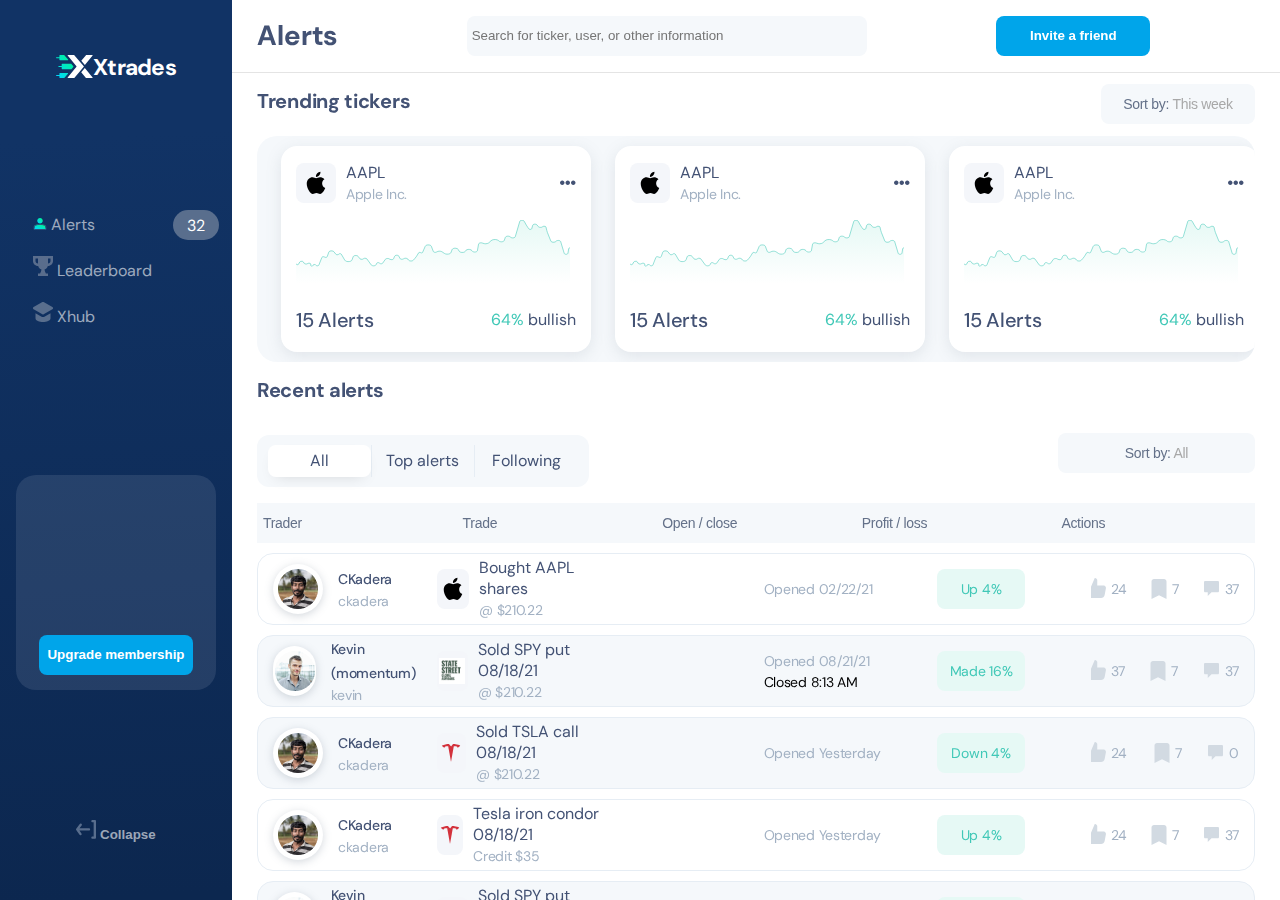
==== index.html @ 58a4ecdb "first version of the xtrades application" ====
<!DOCTYPE html>
<html lang="en">

<head>
  <meta charset="UTF-8">
  <meta http-equiv="X-UA-Compatible" content="IE=edge">
  <meta name="viewport" content="width=device-width, initial-scale=1.0">
  <title>Dashboard | Xtrades</title>
  <link rel="preconnect" href="https://fonts.gstatic.com">
  <link href="https://fonts.googleapis.com/css2?family=DM+Sans:wght@400;500;700&display=swap" rel="stylesheet">
  <link href="https://cdnjs.cloudflare.com/ajax/libs/font-awesome/5.7.2/css/all.min.css" rel="stylesheet">
  <link href="style.css" rel="stylesheet">
  <script src="index.js" defer></script>
</head>

<body>
  <div class="body-blackout"></div>
  <section id="xtrade-sidebar" class="sidebar">
    <div class="logo">
      <img src="assets/Group 882.svg" alt="logo"> Xtrades
    </div>
    <ul class="nav-links">
      <li><a class="nav-buttons" href="#"> <img src="assets/Group 7137.svg" alt="icon"> Alerts</a><span
          class="alert-no">32</span></li>
      <li><a class="nav-buttons" href="#"><img src="assets/trophy.svg" alt="icon"> Leaderboard</a></li>
      <li><a class="nav-buttons" href="#"><img src="assets/hat-3 1.svg" alt="icon"> Xhub</a></li>
    </ul>
    <div class="middle-button">
      <button>Upgrade membership</button>
    </div>
    <button id="collapseButton" class="collapse-button"><img src="assets/Collapse.svg" alt="icon"> Collapse</button>
  </section>
  <section class="alerts-section">
    <nav>
      <h1>Alerts</h1>
      <div>
        <input type="search" name="xtrades-search" aria-label="Search for tickers"
          placeholder="Search for ticker, user, or other information">
      </div>

      <button>Invite a friend</button>
      <div class="user-actions">
        <a class="user-action-button"></a>
        <a class="user-action-button"></a>
        <a class="user-action-button"></a>
        <a class="user-profile-button"></a>
      </div>
    </nav>
    <section class="trending-tickers">
      <header>
        <h2 class="button-header">Trending tickers</h2>
        <button class="dropdown">Sort by: <span>This week</span></button>
      </header>
      <div class="tickers">
        <div class="ticker-content">
          <header>
            <div class="wrapper">
              <div class="company-logo">
                <img src="assets/Vector.svg" />
              </div>
              <p class="heading">AAPL <br /> <span>Apple Inc.</span></p>
            </div>
            <div>
              <i class="fas fa-ellipsis-h"></i>
            </div>
          </header>
          <section class="graph">
            <img src="assets/Path.svg" alt="Graph of AAPL">
          </section>
          <footer>
            <p class="amount-alerts">15 Alerts</p>
            <p><span>64%</span> bullish</p>
          </footer>
        </div>
        <div class="ticker-content">
          <header>
            <div class="wrapper">
              <div class="company-logo">
                <img src="assets/Vector.svg" />
              </div>
              <p class="heading">AAPL <br /> <span>Apple Inc.</span></p>
            </div>
            <div>
              <i class="fas fa-ellipsis-h"></i>
            </div>
          </header>
          <section class="graph">
            <img src="assets/Path.svg" alt="Graph of AAPL">
          </section>
          <footer>
            <p class="amount-alerts">15 Alerts</p>
            <p><span>64%</span> bullish</p>
          </footer>
        </div>
        <div class="ticker-content">
          <header>
            <div class="wrapper">
              <div class="company-logo">
                <img src="assets/Vector.svg" />
              </div>
              <p class="heading">AAPL <br /> <span>Apple Inc.</span></p>
            </div>
            <div>
              <i class="fas fa-ellipsis-h"></i>
            </div>
          </header>
          <section class="graph">
            <img src="assets/Path.svg" alt="Graph of AAPL">
          </section>
          <footer>
            <p class="amount-alerts">15 Alerts</p>
            <p><span>64%</span> bullish</p>
          </footer>
        </div>
        <div class="ticker-content">
          <header>
            <div class="wrapper">
              <div class="company-logo">
                <img src="assets/Vector.svg" />
              </div>
              <p class="heading">AAPL <br /> <span>Apple Inc.</span></p>
            </div>
            <div>
              <i class="fas fa-ellipsis-h"></i>
            </div>
          </header>
          <section class="graph">
            <img src="assets/Path.svg" alt="Graph of AAPL">
          </section>
          <footer>
            <p class="amount-alerts">15 Alerts</p>
            <p><span>64%</span> bullish</p>
          </footer>
        </div>
        <div class="ticker-content">
          <header>
            <div class="wrapper">
              <div class="company-logo">
                <img src="assets/Vector.svg" />
              </div>
              <p class="heading">AAPL <br /> <span>Apple Inc.</span></p>
            </div>
            <div>
              <i class="fas fa-ellipsis-h"></i>
            </div>
          </header>
          <section class="graph">
            <img src="assets/Path.svg" alt="Graph of AAPL">
          </section>
          <footer>
            <p class="amount-alerts">15 Alerts</p>
            <p><span>64%</span> bullish</p>
          </footer>
        </div>
      </div>
    </section>
    <section class="recent-alerts">
      <header>
        <h2>Recent alerts</h2>
        <div class="recent-alerts-header">
          <ul class="alert-type-select">
            <li>
              <div class="selected">All</div>
            </li>
            <li>Top alerts</li>
            <li>Following</li>
          </ul>
          <button class="dropdown">Sort by: <span>All</span></button>
        </div>
      </header>
      <section class="trader-activity">
        <div class="trader-nav">
          <button class="dropdown trader-alerts-nav">Trader</button>
          <button class="dropdown trader-alerts-nav">Trade</button>
          <button class="dropdown trader-alerts-nav strategy-type">Strategy type</button>
          <button class="dropdown trader-alerts-nav">Open / close</button>
          <button class="dropdown trader-alerts-nav">Profit / loss</button>
          <button class="dropdown trader-alerts-nav">Actions</button>
        </div>
        <!-- To view how the alerts should look like -->
        <div id="trade-alerts">
          <div class="alert-content">
            <div class="alert-div">
              <div class="user-info">
                <div class="profile-pic">
                  <img src="assets/Ellipse 7.png" />
                </div>
                <div>
                  <h4>Xtrades Option Guru</h4>
                  <p>@Options0805</p>
                </div>
              </div>
            </div>
            <div class="alert-div">
              <div class="wrapper">
                <div class="company-logo">
                  <img src="assets/Vector.svg" />
                </div>
                <p class="heading">Bought AAPL shares <br /> <span>@ $210.22</span></p>
              </div>
            </div>
            <div class="alert-div">
              <div class="trade-style-row">
                <div class="trade-style-detail">Momentum</div>
                <div class="trade-style-detail">Lotto</div>
                <div class="trade-style-detail">+7</div>
              </div>
            </div>
            <div class="alert-div">
              <div>
                <span>Opened 02/22/21</span>
              </div>
            </div>
            <div class="alert-div">
              <div class="gain-loss">Up 4%</div>
            </div>
            <div class="alert-div">
              <div class="action-buttons">
                <div><img src="assets/Like-2.svg" /><span>24</span></div>
                <div><img src="assets/Bookmark.svg" /><span>7</span></div>
                <div><img src="assets/Comment-1.svg" /><span>37</span></div>
              </div>
            </div>
          </div>
          <button type="button" class="popup-trigger" data-popup-trigger="one">
            Popup Trigger One
          </button>
          <div class="popup-modal" data-popup-modal="one">
            <i class="fas fa-2x fa-times popup-modal__close"></i>
            <section class="modal-sidebar">
              <nav>
                <div class="profile-pic">
                  <img src="assets/Ellipse 7.png" />
                </div>
                <div>
                  <h4>Xtrades Option Guru</h4>
                  <p>@Options0805</p>
                </div>
                <button class="follow-button">Follow</button>
              </nav>
              <div class="modal-section trader-details">
                <p>Trader's stats</p>
                <div class="trade-stats">
                  <p>74<br /> <span>Rank</span></p>
                  <p>88% <br /><span>Win Rate</span></p>
                  <p>9%<br /> <span>Avg. gain</span></p>
                  <p>18m <br /><span>Avg. trade time</span></p>
                </div>
              </div>
              <div class="modal-section trader-style">
                <p>Trader's style</p>
                <div class="trade-style-row">
                  <div class="trade-style-detail">Swing</div>
                  <div class="trade-style-detail">Lotto</div>
                  <div class="trade-style-detail">Risky</div>
                  <div class="trade-style-detail">Day</div>
                  <div class="trade-style-detail">Penny stocks</div>
                  <div class="trade-style-detail">Technicals</div>
                  <div class="trade-style-detail">Buy & hold</div>
                  <div class="trade-style-detail">Momentum</div>
                </div>
              </div>
              <div class="modal-section other-alerts">
                <p>Trader's other alerts</p>
                <div class="alert-buttons">
                  <div class="wrapper">
                    <div class="company-logo">
                      <img src="assets/Vector.svg" />
                    </div>
                    <p class="heading">Bought AAPL shares <br /> <span>@ $210.22</span></p>
                  </div>
                  <div class="time-executed">Today, 6:53 PM</div>
                </div>
                <div class="alert-buttons">
                  <div class="wrapper">
                    <div class="company-logo">
                      <img src="assets/image 81.svg" />
                    </div>
                    <p class="heading">Sold SPY put 08/18/21 <br /> <span>@ $210.22</span></p>
                  </div>
                  <div class="time-executed">Yesterday, 6:53 PM</div>
                </div>
                <div class="alert-buttons">
                  <div class="wrapper">
                    <div class="company-logo">
                      <img src="assets/Tesla.svg" />
                    </div>
                    <p class="heading">Bought TSLA call 08/18/21 <br /> <span>@ $210.22</span></p>
                  </div>
                  <div class="time-executed">Today, 6:53 PM</div>
                </div>
              </div>
            </section>
            <section class="modal-content">
              <header>
                <div class="alert-content-detail">
                  <div class="company-logo">
                    <img src="assets/image 81.svg" />
                  </div>
                  <p class="heading">Sold SPY put 08/18/21 <br /> <span>@ $210.22</span></p>
                </div>
                <div class="time-executed">6:53 PM</div>
                <div class="gain-loss">Up 4%</div>
                <div class="action-buttons">
                  <div><img src="assets/Like-2.svg" /><span>24</span></div>
                  <div><img src="assets/Bookmark.svg" /><span>7</span></div>
                  <div><img src="assets/Comment-1.svg" /><span>37</span></div>
                </div>
                <button>Give a tip</button>
              </header>
              <div class="modal-main-section">
                <h1>SPY entry at old support</h1>
                <button class="dropdown">Momentum</button>
                <button class="dropdown">Lotto</button>
                <button class="dropdown">Technicals</button>
                <p>
                  More of the same. Thursdays. Look at how we've been doing on Thursdays lately (chart below). We get a
                  pullback
                  then a rise. The one hour chart always gets to a bottom point and we rise from there. Let's see how
                  the
                  day
                  goes from here. This SPY 417.6ish line is old support and resistance, showing us how unstable we are
                  at
                  this
                  point.
                </p>
                <p>
                  On a possible rise we need to keep an eye on is EOG. 86.6 is the breakout point. However 85.5 is where
                  it's
                  currently struggling. It was upgraded this morning and increased PT.
                </p>
                <p>
                  Please don't look at meme plays where they could have doubled your accounts if you'd only played them
                  larger.
                  They can also destroy your account in a flash. Play wisely. Know your limits. Trading is NOT a tool to
                  make
                  you rich overnight. It's a process. A mind set.
                </p>
                <div class="graph">
                  <img src="assets/Path.svg" alt="Picture of example graph" />
                </div>
                <div class="comments">
                  <div class="comment-section">
                    <div class="profile-pic">
                      <img src="assets/Ellipse 7.png" />
                    </div>
                    <div class="comment-content">
                      <p>Lysander <span>Yesterday at 10:18am</span></p>
                      <p class="normal-text">SPY can have my kidney if breaks 421.90, but I'm not seeing the volume.
                        Maybe
                        people waiting until 2pm?</p>
                    </div>
                  </div>
                  <div class="comment-section">
                    <div class="profile-pic">
                      <img src="assets/Ellipse 7.png" />
                    </div>
                    <div class="comment-content">
                      <p>Lysander <span>Yesterday at 10:18am</span></p>
                      <p class="normal-text">SPY can have my kidney if breaks 421.90, but I'm not seeing the volume.
                        Maybe
                        people waiting until 2pm?</p>
                    </div>
                  </div>
                  <div class="comment-section">
                    <div class="profile-pic">
                      <img src="assets/Ellipse 7.png" />
                    </div>
                    <div class="comment-content">
                      <p>Lysander <span>Yesterday at 10:18am</span></p>
                      <p class="normal-text">SPY can have my kidney if breaks 421.90, but I'm not seeing the volume.
                        Maybe
                        people waiting until 2pm?</p>
                    </div>
                  </div>
                  <div class="comment-section">
                    <div class="profile-pic">
                      <img src="assets/Ellipse 7.png" />
                    </div>
                    <div class="comment-content">
                      <p>Lysander <span>Yesterday at 10:18am</span></p>
                      <p class="normal-text">SPY can have my kidney if breaks 421.90, but I'm not seeing the volume.
                        Maybe
                        people waiting until 2pm?</p>
                    </div>
                  </div>
                </div>
                <div class="comment-form">
                  <textarea placeholder="Write your message..."></textarea>
                  <div class="comment-actions">
                    <div class="small-buttons"></div>
                    <button>Send</button>
                  </div>
                </div>
              </div>
            </section>
          </div>
        </div>

      </section>
    </section>
  </section>
</body>

</html>

<!-- Modals Triggers -->


<!-- <button type="button" class="btn btn-sm btn-primary shadow p-2 px-3 popup-trigger" data-popup-trigger="two">
  Popup Trigger Two
</button> -->

<!-- Modals -->


<!-- <div class="popup-modal shadow" data-popup-modal="two">
  <i class="fas fa-2x fa-times text-white bg-primary p-3 popup-modal__close"></i>
  <h1 class="font-weight-bold">
    Modal Two Title
  </h1>
</div> -->
---- style.css ----
html, body {
  margin: 0;
  height: 100%;
}
body {
  display: flex;
  font-family: 'DM Sans', sans-serif;
  color: #435274;
}
h1 {
  font-style: normal;
  font-weight: bold;
  font-size: 28px;
  line-height: 34px;
}
h2 {
  display: inline-block;
  font-size: 20px;
  line-height: 24px;
  /* identical to box height, or 120% */
  letter-spacing: -0.3px;
}
h4 {
  margin: 0;
}
button {
  width: 154px;
  height: 40px;
  background: #00A5EA;
  font-weight: 700;
  color: #fff;
  border: 0;
  border-radius: 8px;
}
button:hover{
  cursor: pointer;
}
.follow-button {
  width: 72px;
  height: 30px;
  background: rgba(71, 166, 229, 0.1);
  border-radius: 25px;
  
  font-family: DM Sans;
  font-style: normal;
  font-weight: 500;
  font-size: 14px;
  line-height: 22px;
  /* identical to box height, or 157% */
  letter-spacing: -0.24px;
  /* blue-primary */
  color: #47A6E5;

}
.profile-pic {
  width: 50px;
  height: 50px;
  border-radius: 25px;
  background: #FFFFFF;
  box-shadow: 0px 2px 8px rgba(117, 128, 146, 0.3);

  display: flex;
  justify-content: center;
  align-items: center;

}
.company-logo {
  width: 40px;
  height: 40px;

  background: #F4F6FA;
  border-radius: 8px;
  margin-right: 10px;

  display: flex;
  justify-content: center;
  align-items: center;
}
.sidebar {
  width: 50%;
  background: linear-gradient(176.63deg, #113365 15.59%, #0C274F 99.02%);
  color: #fff;
  transition: 0.5s;
  display: flex;
  flex-direction: column;
  justify-content: space-around;
  align-items: center;
  min-height: 100%;
}
.logo {
  display: flex;
  align-items: center;
  font-weight: bold;
  font-size: 22.7487px;
  line-height: 32px;
  letter-spacing: -0.758289px;
  color: #FFFFFF;
}
.alert-no{
  padding: 5px 10px;
  text-align: center;
  width: 34px;
  height: 20px;

  background: #596E8D;
  color: white;
  border-radius: 100px;
}
.nav-links {
  width: 80%;
  margin: 16px;
  list-style-type: none;
  padding: 0;
}
.nav-links li {
  height: 46px;
  display: flex;
  align-items: center;
  width: 100%;
  padding-left: 10px;
}
.nav-links li:hover {
  background-color: rgba(255, 255, 255, 0.1);
  border-radius: 8px;
}
.nav-buttons {
  width: 100%;
  height: 100%;
  line-height: 46px;
  text-decoration: none;
  color: rgba(255, 255, 255, 0.6);
}
.nav-buttons:hover{
  color: #fff;
}
.collapse-button {
  line-height: 46px;
  background: 0;
  color: rgba(255, 255, 255, 0.6);
}
.collapse-button img {
  padding-top: 10px;
}
.collapse-button:hover {
  color: #fff;
}
.flipped {
  transform: scaleX(-1);
}
.middle-button {
  margin: 16px;
  background: rgba(245, 248, 251, 0.1);
  border-radius: 20px;
  padding-bottom: 15px;
  width: 200px;
  height: 200px;
  display: flex;
  justify-content: center;
  align-items: flex-end;
}
.alerts-section nav {
  padding-left: 25px;
  display: flex;
  justify-content: space-between;
  align-items: center;
  border-bottom: 1px solid #e4e4e4;
}
input[type=search] {
  width: 400px;
  height: 40px;
  padding: 5px;
  border: 0;
  background: #F5F8FB;
  border-radius: 8px;
}
.dropdown {
  background: #F5F8FB;
  color: #647189;
  font-style: normal;
  font-weight: normal;
  font-size: 14px;
  line-height: 18px;
  /* or 129% */
  letter-spacing: -0.3px;
}
.colors {
  background: #F5F8FB;
}
.colors .alert-div .trade-style-detail {
  background-color: #fff;
}
.closed{
  color: #000 !important;
}
.dropdown span {
  color: #a8a8a8;
}
.alerts-section{
  overflow-x: hidden;
}
.trending-tickers, .recent-alerts {
  padding: 0 25px;
}
.trending-tickers header {
  display: flex;
  justify-content: space-between;
}
.trending-tickers header .dropdown {
  margin-block-start: 0.83em;
  margin-block-end: 0.83em;
}
.tickers {
  max-width: 100%;
  height: 226px;
  display: flex;
  align-items: center;
  overflow-x: scroll;
  background: #F5F8FB;
  border-radius: 20px;
}
.ticker-content {
  padding: 0 15px;
  margin-left: 24px;
  min-width: 280px;
  min-height: 173px;

  background: #FFFFFF;
  box-shadow: 0px 4px 16px rgba(117, 128, 146, 0.16);
  border-radius: 16px;
}
.ticker-content header div{
  display: flex;
  align-items: center;
}
.ticker-content .graph{
  height: fit-content;
  border: 0;
  margin: 0;
}
.ticker-content footer {
  display: flex;
  justify-content: space-between;
  align-items: center;
}
.ticker-content footer span {
  color: #40C8B7;
}
.recent-alerts-header {
  display: flex;
  justify-content: space-between;
}
.amount-alerts {
  font-style: normal;
  font-weight: 500;
  font-size: 20px;
  line-height: 24px;
  /* identical to box height, or 120% */
  letter-spacing: -0.3px;
  /* text-color-1 */
  color: #435274;
}
.recent-alerts-header .dropdown {
  margin-block-start: 1em;
  margin-block-end: 1em;
  width: 197px;
}
.alert-type-select {
  list-style-type: none;
  padding: 10px;
  width: 312px;
  height: 32px;
  display: flex;
  justify-content: center;
  align-items: center;
  background: #F5F8FB;
  border-radius: 12px;
}
.alert-type-select li {
  /* background-color: #fff; */
  
  height: 32px;
  line-height: 32px;
  text-align: center;
  width: 33%;
}
.alert-type-select li:not(:last-child) {
  border-right: 1px solid #E6EDF4;
}
.selected {
  width: 100%;
  height: 100%;
  background-color: #fff;
  border-radius: 8px;
  box-shadow: 0px 6px 16px -8px rgba(0, 0, 0, 0.16);
}
.trader-nav {
  background-color: #F5F8FB;
  display: flex;
  margin-bottom: 10px;
}
.trader-nav  .dropdown {
  text-align: left;
}
.trader-alerts-nav, .alert-div{
  flex: 1;
}
.alert-content {
  height: 72px;
  display: flex;
  align-items: center;

  border: 1px solid #E6EDF4;
  box-sizing: border-box;
  border-radius: 16px;

  margin-bottom: 10px;
}
.alert-div:first-child{
  padding-left: 15px;
}

.alert-content .user-info{
  display: flex;
  align-items: center;
}
.user-info .profile-pic {
  margin-right: 15px;
}
.user-info h4 {
  font-style: normal;
  font-weight: 500;
  font-size: 14px;
  line-height: 24px;
  /* identical to box height, or 171% */
  letter-spacing: -0.3px;
  /* text-color-1 */
  color: #435274;
}

.alert-content .user-info p,  .alert-content .user-info span, .alert-div span{
  margin: 0;
  font-family: DM Sans;
  font-style: normal;
  font-weight: normal;
  font-size: 14px;
  line-height: 20px;

  letter-spacing: -0.02em;
  /* blue-light-type */
  color: #A2B1C3;
}
.alert-content .trade-style-detail {
  background: #F5F8FB;
  border-radius: 8px;

  color: #A2B1C3;
}
.alert-content .action-buttons {
  margin: 0;
  padding-right: 15px;
}
.body-blackout {
  position: absolute;
  z-index: 1010;
  left: 0;
  top: 0;
  width: 100%;
  height: 100%;
  background-color: rgba(0, 0, 0, 0.8);
  display: none;
}
.body-blackout.is-blacked-out {
  display: block;
}

.popup-trigger {
  display: inline-block;
}

.popup-modal {
  max-height: 750px;
  width: 75%;
  background-color: #fff;
  display: flex;
  position: absolute;
  left: 50%;
  top: 50%;
  transform: translate(-50%, -50%);
  /* padding: 45px; */
  border-radius: 16px;
  opacity: 0;
  pointer-events: none;
  transition: all 300ms ease-in-out;
  z-index: 1011;
}
.popup-modal h4 {
  margin: 0;
  font-family: DM Sans;
  font-style: normal;
  font-weight: bold;
  font-size: 16px;
  line-height: 24px;
  /* identical to box height, or 150% */

  letter-spacing: -0.3px;

  color: #4E5D78;
}
.popup-modal.is--visible {
  opacity: 1;
  pointer-events: auto;
}
.popup-modal__close {
  position: absolute;
  background-color: rgba(255, 255, 255, 0.2);
  text-align: center;
  width: 32px;
  height: 32px;
  line-height: 32px;
  border-radius: 8px;
  color: #fff;
  font-size: 1.2rem;
  right: 15px;
  top: -45px;
  cursor: pointer;
}
.modal-sidebar {
  display: flex;
  flex-direction: column;
  width: 80%;
  border-right: 1px solid rgba(60, 60, 67, 0.08);
}
.modal-sidebar nav {
  display: flex;
  justify-content: space-between;
  align-items: center;
  padding: 0 10%;
  height: 96px;
  border-bottom: 1px solid rgba(60, 60, 67, 0.08);
}
.modal-sidebar nav p {
  margin: 0;
  font-family: DM Sans;
  font-style: normal;
  font-weight: normal;
  font-size: 14px;
  line-height: 20px;

  letter-spacing: -0.02em;
  /* blue-light-type */
  color: #A2B1C3;
}

.modal-content {
  overflow: scroll;
}
.modal-content header {
  background-color: #fff;
  height: 96px;
  border-bottom: 1px solid rgba(60, 60, 67, 0.08);
  padding: 0 5%;

  display: flex;
  justify-content: space-between;
  align-items: center;

  position: sticky;
  top: 0;
}
.modal-content .heading {
  font-style: normal;
  font-weight: bold;
  font-size: 14px;
  line-height: 24px;
  /* identical to box height, or 171% */

  letter-spacing: -0.3px;

  color: #4E5D78;
}
.modal-section {
  background: #F5F8FB;
  padding: 5px 5%;
  width: auto;
  border-bottom: 1px solid rgba(60, 60, 67, 0.08);
}
.modal-section:last-child {
  border: 0;
  border-bottom-left-radius: 16px;
  flex-grow: 1;
}
.modal-section p {
  font-weight: bold;
  font-size: 14px;
  line-height: 24px;
  /* identical to box height, or 171% */
  letter-spacing: -0.3px;

  color: #4E5D78;
}
.trade-stats {
  display: flex;
  justify-content: space-between;
}
.trade-stats span {
  font-style: normal;
  font-weight: normal;
  letter-spacing: -0.02em;
  color: #A2B1C3;
}
.trade-style-detail {
  text-align: center;
  padding: 5px 15px;
  max-height: 30px;
  background: #FFFFFF;
  border-radius: 8px;

  margin: 5px;
  font-size: 14px;
  line-height: 20px;
  /* identical to box height, or 143% */
  letter-spacing: -0.3px;
  color: #A2B1C3;
}
.trade-style-row{
  display: flex;
  flex-wrap: wrap;
}
.alert-buttons {
  display: flex;
  justify-content: space-between;
  align-items: center;
  padding: 0 10px;
  width: 90%;
  height: 72px;

  background: #FFFFFF;
  box-shadow: 0px 4px 8px rgba(117, 128, 146, 0.04);
  border-radius: 16px;
  margin: 10px;
}
.wrapper  {
  display: flex;
  align-items: center;
}
.wrapper span {
  font-style: normal;
  font-weight: normal;
  font-size: 14px;
  line-height: 20px;
  letter-spacing: -0.02em;
  color: #A2B1C3;
}
.alert-content-detail{
  flex-grow: 1;
  display: flex;
  align-items: center;
}
.alert-content-detail span {
  font-style: normal;
  font-weight: normal;
  font-size: 14px;
  line-height: 20px;
  letter-spacing: -0.02em;
  color: #A2B1C3;
}
.time-executed {
  font-style: normal;
  font-weight: normal;
  font-size: 12px;
  line-height: 20px;
  text-align: right;
  letter-spacing: -0.02em;
  /* blue-light-type */
  color: #A2B1C3;
  margin: 10px;
}
.gain-loss {
  padding: 5px 12px;
  width: 64px;
  height: 30px;

  background: #E6F9F5;
  border-radius: 8px;

  font-style: normal;
  font-weight: normal;
  text-align: center;
  font-size: 14px;
  line-height: 30px;
  letter-spacing: -0.02em;
  /* green-primary */
  color: #40C8B7;
  margin: 0px 10px;
}
.action-buttons{
  display: flex;
  flex-grow: 1;
  justify-content: space-between;
  margin: 0 20px;
  
  color: #A2B1C3;
}
.action-buttons div {
  display: flex;
  align-items: center;
}
.action-buttons span {
  margin-left: 5px;
}
.modal-main-section {
  margin: 10px;
  padding: 5%;
}
.modal-main-section .dropdown {
  padding: 5px 12px;
  width: 102px;
  height: 30px;
  color: #A2B1C3;
  margin-right: 10px;
}
.modal-main-section h1{
  margin: 0 0 25px 0;
}
.modal-main-section p {
  font-size: 14px;
  line-height: 22px;
  /* or 157% */
  letter-spacing: -0.24px;
  color: #77869F;
}
.comment-form {
  position: sticky;
  width: 100%;
  height: 133px;

  background: #F5F8FB;
  border: 1px solid #E6E9EC;
  box-sizing: border-box;
  border-radius: 15px;
  padding: 10px 15px;
  bottom: 23px;

  display: flex;
  flex-direction: column;
  justify-content: space-between;
}
.comment-section{
  display: flex;
  justify-content: space-between;
  align-items: center;

  margin: 20px 0;
}
.comment-section:hover {
  background: #F5F8FB;
}
.comment-form textarea {
  font-family: 'DM Sans', sans-serif;
  font-style: normal;
  font-weight: normal;
  font-size: 14px;
  line-height: 20px;
  /* identical to box height, or 143% */
  letter-spacing: -0.24px;
  /* blue-light-type */
  color: #A2B1C3;
  outline: none;
  resize: none;
  border: 0;
  background-color: transparent;
}
.comment-content {
  width: 95%;
  margin: 0 15px;
}
.comment-content p {
  margin: 5px;
  font-weight: 700;
}
.comment-content p:last-child{
  font-weight: 400;
}
.comment-content span {
  font-weight: 400;
  color: #A2B1C3;
}
.comment-actions {
  display: flex;
  justify-content: space-between;
  align-items: flex-end;
}
.graph {
  margin-top: 10%;
  border: 1px solid #EFEFF0;
  box-sizing: border-box;
  border-radius: 20px;

  height: 300px;
}
.graph img{
  width: 98%;
}

@media (max-width:1440px) { 
  .alert-div .trade-style-row, .strategy-type {
    display: none;
  }
}
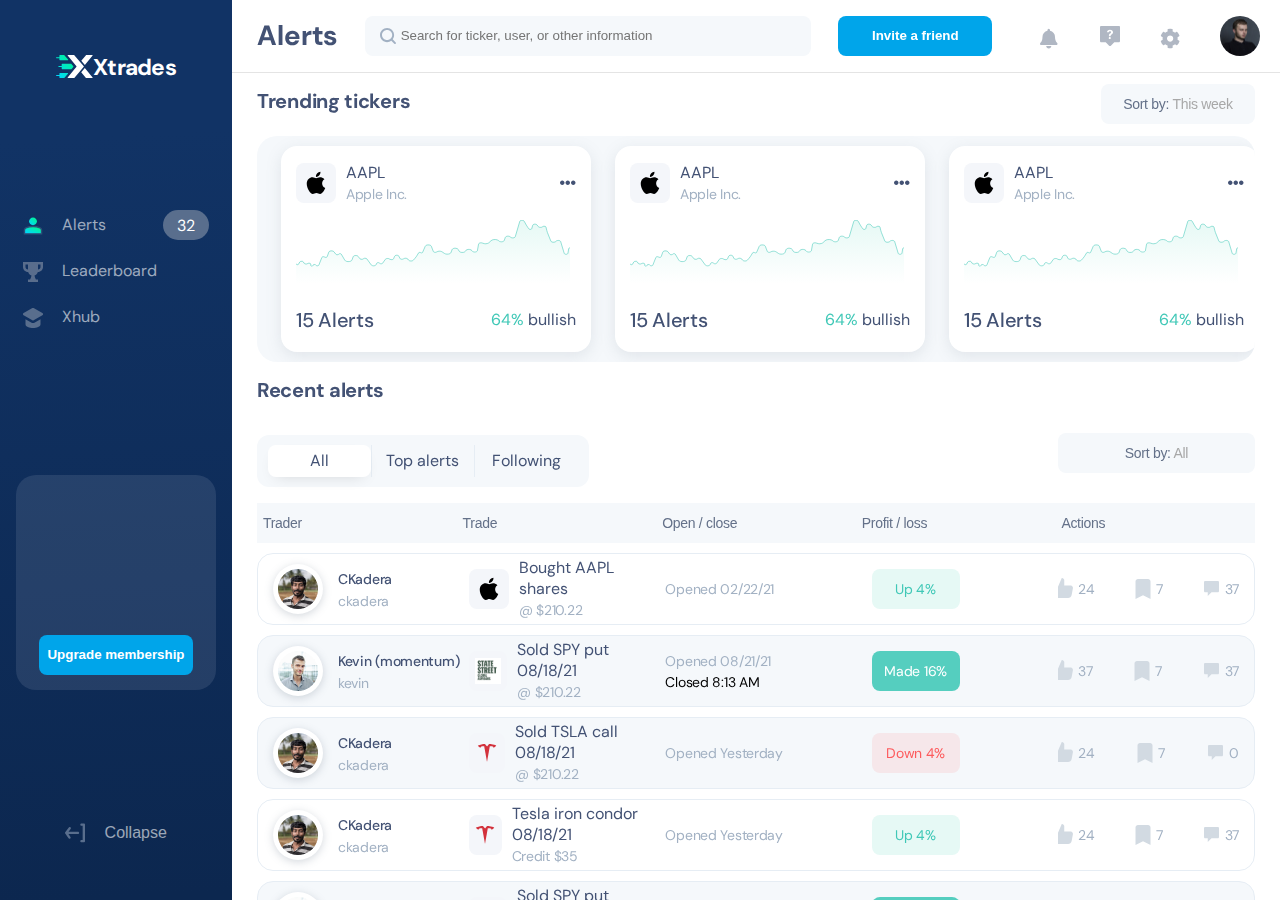
==== commit d4384e14: "additional minor fixes" ====
--- a/index.html
+++ b/index.html
@@ -33,17 +33,26 @@
   <section class="alerts-section">
     <nav>
       <h1>Alerts</h1>
-      <div>
+      <div class="search-bar">
+        <button class="search-button"><img src="assets/Search.svg" alt="search button"></button>
         <input type="search" name="xtrades-search" aria-label="Search for tickers"
           placeholder="Search for ticker, user, or other information">
       </div>
 
       <button>Invite a friend</button>
       <div class="user-actions">
-        <a class="user-action-button"></a>
-        <a class="user-action-button"></a>
-        <a class="user-action-button"></a>
-        <a class="user-profile-button"></a>
+        <a href="#" class="user-action-button">
+          <i class="fas fa-bell"></i>
+        </a>
+        <a href="#" class="user-action-button">
+          <img src="assets/Group 7234.svg">
+        </a>
+        <a href="#" class="user-action-button">
+          <i class="fas fa-cog"></i>
+        </a>
+        <a href="#" class="user-profile-button">
+            <img src="assets/bogdan2 1.png">
+        </a>
       </div>
     </nav>
     <section class="trending-tickers">
@@ -178,225 +187,177 @@
           <button class="dropdown trader-alerts-nav">Actions</button>
         </div>
         <!-- To view how the alerts should look like -->
-        <div id="trade-alerts">
-          <div class="alert-content">
-            <div class="alert-div">
-              <div class="user-info">
-                <div class="profile-pic">
-                  <img src="assets/Ellipse 7.png" />
-                </div>
-                <div>
-                  <h4>Xtrades Option Guru</h4>
-                  <p>@Options0805</p>
-                </div>
-              </div>
-            </div>
-            <div class="alert-div">
-              <div class="wrapper">
+        <div id="trade-alerts"></div>
+        <div class="popup-modal" data-popup-modal="one">
+          <i id="1-popup-modal__close" class="fas fa-2x fa-times popup-modal__close"></i>
+          <section class="modal-sidebar">
+            <nav>
+              <div class="profile-pic">
+                <img src="assets/Ellipse 7.png" />
+              </div>
+              <div>
+                <h4>Xtrades Option Guru</h4>
+                <p>@Options0805</p>
+              </div>
+              <button class="follow-button">Follow</button>
+            </nav>
+            <div class="modal-section trader-details">
+              <p>Trader's stats</p>
+              <div class="trade-stats">
+                <p>74<br /> <span>Rank</span></p>
+                <p>88% <br /><span>Win Rate</span></p>
+                <p>9%<br /> <span>Avg. gain</span></p>
+                <p>18m <br /><span>Avg. trade time</span></p>
+              </div>
+            </div>
+            <div class="modal-section trader-style">
+              <p>Trader's style</p>
+              <div class="trade-style-row">
+                <div class="trade-style-detail">Swing</div>
+                <div class="trade-style-detail">Lotto</div>
+                <div class="trade-style-detail">Risky</div>
+                <div class="trade-style-detail">Day</div>
+                <div class="trade-style-detail">Penny stocks</div>
+                <div class="trade-style-detail">Technicals</div>
+                <div class="trade-style-detail">Buy & hold</div>
+                <div class="trade-style-detail">Momentum</div>
+              </div>
+            </div>
+            <div class="modal-section other-alerts">
+              <p>Trader's other alerts</p>
+              <div class="alert-buttons">
+                <div class="wrapper">
+                  <div class="company-logo">
+                    <img src="assets/Vector.svg" />
+                  </div>
+                  <p class="heading">Bought AAPL shares <br /> <span>@ $210.22</span></p>
+                </div>
+                <div class="time-executed">Today, 6:53 PM</div>
+              </div>
+              <div class="alert-buttons">
+                <div class="wrapper">
+                  <div class="company-logo">
+                    <img src="assets/image 81.svg" />
+                  </div>
+                  <p class="heading">Sold SPY put 08/18/21 <br /> <span>@ $210.22</span></p>
+                </div>
+                <div class="time-executed">Yesterday, 6:53 PM</div>
+              </div>
+              <div class="alert-buttons">
+                <div class="wrapper">
+                  <div class="company-logo">
+                    <img src="assets/Tesla.svg" />
+                  </div>
+                  <p class="heading">Bought TSLA call 08/18/21 <br /> <span>@ $210.22</span></p>
+                </div>
+                <div class="time-executed">Today, 6:53 PM</div>
+              </div>
+            </div>
+          </section>
+          <section class="modal-content">
+            <header>
+              <div class="alert-content-detail">
                 <div class="company-logo">
-                  <img src="assets/Vector.svg" />
-                </div>
-                <p class="heading">Bought AAPL shares <br /> <span>@ $210.22</span></p>
-              </div>
-            </div>
-            <div class="alert-div">
-              <div class="trade-style-row">
-                <div class="trade-style-detail">Momentum</div>
-                <div class="trade-style-detail">Lotto</div>
-                <div class="trade-style-detail">+7</div>
-              </div>
-            </div>
-            <div class="alert-div">
-              <div>
-                <span>Opened 02/22/21</span>
-              </div>
-            </div>
-            <div class="alert-div">
+                  <img src="assets/image 81.svg" />
+                </div>
+                <p class="heading">Sold SPY put 08/18/21 <br /> <span>@ $210.22</span></p>
+              </div>
+              <div class="time-executed">6:53 PM</div>
               <div class="gain-loss">Up 4%</div>
-            </div>
-            <div class="alert-div">
               <div class="action-buttons">
                 <div><img src="assets/Like-2.svg" /><span>24</span></div>
                 <div><img src="assets/Bookmark.svg" /><span>7</span></div>
                 <div><img src="assets/Comment-1.svg" /><span>37</span></div>
               </div>
-            </div>
-          </div>
-          <button type="button" class="popup-trigger" data-popup-trigger="one">
-            Popup Trigger One
-          </button>
-          <div class="popup-modal" data-popup-modal="one">
-            <i class="fas fa-2x fa-times popup-modal__close"></i>
-            <section class="modal-sidebar">
-              <nav>
-                <div class="profile-pic">
-                  <img src="assets/Ellipse 7.png" />
-                </div>
-                <div>
-                  <h4>Xtrades Option Guru</h4>
-                  <p>@Options0805</p>
-                </div>
-                <button class="follow-button">Follow</button>
-              </nav>
-              <div class="modal-section trader-details">
-                <p>Trader's stats</p>
-                <div class="trade-stats">
-                  <p>74<br /> <span>Rank</span></p>
-                  <p>88% <br /><span>Win Rate</span></p>
-                  <p>9%<br /> <span>Avg. gain</span></p>
-                  <p>18m <br /><span>Avg. trade time</span></p>
-                </div>
-              </div>
-              <div class="modal-section trader-style">
-                <p>Trader's style</p>
-                <div class="trade-style-row">
-                  <div class="trade-style-detail">Swing</div>
-                  <div class="trade-style-detail">Lotto</div>
-                  <div class="trade-style-detail">Risky</div>
-                  <div class="trade-style-detail">Day</div>
-                  <div class="trade-style-detail">Penny stocks</div>
-                  <div class="trade-style-detail">Technicals</div>
-                  <div class="trade-style-detail">Buy & hold</div>
-                  <div class="trade-style-detail">Momentum</div>
-                </div>
-              </div>
-              <div class="modal-section other-alerts">
-                <p>Trader's other alerts</p>
-                <div class="alert-buttons">
-                  <div class="wrapper">
-                    <div class="company-logo">
-                      <img src="assets/Vector.svg" />
-                    </div>
-                    <p class="heading">Bought AAPL shares <br /> <span>@ $210.22</span></p>
-                  </div>
-                  <div class="time-executed">Today, 6:53 PM</div>
-                </div>
-                <div class="alert-buttons">
-                  <div class="wrapper">
-                    <div class="company-logo">
-                      <img src="assets/image 81.svg" />
-                    </div>
-                    <p class="heading">Sold SPY put 08/18/21 <br /> <span>@ $210.22</span></p>
-                  </div>
-                  <div class="time-executed">Yesterday, 6:53 PM</div>
-                </div>
-                <div class="alert-buttons">
-                  <div class="wrapper">
-                    <div class="company-logo">
-                      <img src="assets/Tesla.svg" />
-                    </div>
-                    <p class="heading">Bought TSLA call 08/18/21 <br /> <span>@ $210.22</span></p>
-                  </div>
-                  <div class="time-executed">Today, 6:53 PM</div>
-                </div>
-              </div>
-            </section>
-            <section class="modal-content">
-              <header>
-                <div class="alert-content-detail">
-                  <div class="company-logo">
-                    <img src="assets/image 81.svg" />
-                  </div>
-                  <p class="heading">Sold SPY put 08/18/21 <br /> <span>@ $210.22</span></p>
-                </div>
-                <div class="time-executed">6:53 PM</div>
-                <div class="gain-loss">Up 4%</div>
-                <div class="action-buttons">
-                  <div><img src="assets/Like-2.svg" /><span>24</span></div>
-                  <div><img src="assets/Bookmark.svg" /><span>7</span></div>
-                  <div><img src="assets/Comment-1.svg" /><span>37</span></div>
-                </div>
-                <button>Give a tip</button>
-              </header>
-              <div class="modal-main-section">
-                <h1>SPY entry at old support</h1>
-                <button class="dropdown">Momentum</button>
-                <button class="dropdown">Lotto</button>
-                <button class="dropdown">Technicals</button>
-                <p>
-                  More of the same. Thursdays. Look at how we've been doing on Thursdays lately (chart below). We get a
-                  pullback
-                  then a rise. The one hour chart always gets to a bottom point and we rise from there. Let's see how
-                  the
-                  day
-                  goes from here. This SPY 417.6ish line is old support and resistance, showing us how unstable we are
-                  at
-                  this
-                  point.
-                </p>
-                <p>
-                  On a possible rise we need to keep an eye on is EOG. 86.6 is the breakout point. However 85.5 is where
-                  it's
-                  currently struggling. It was upgraded this morning and increased PT.
-                </p>
-                <p>
-                  Please don't look at meme plays where they could have doubled your accounts if you'd only played them
-                  larger.
-                  They can also destroy your account in a flash. Play wisely. Know your limits. Trading is NOT a tool to
-                  make
-                  you rich overnight. It's a process. A mind set.
-                </p>
-                <div class="graph">
-                  <img src="assets/Path.svg" alt="Picture of example graph" />
-                </div>
-                <div class="comments">
-                  <div class="comment-section">
-                    <div class="profile-pic">
-                      <img src="assets/Ellipse 7.png" />
-                    </div>
-                    <div class="comment-content">
-                      <p>Lysander <span>Yesterday at 10:18am</span></p>
-                      <p class="normal-text">SPY can have my kidney if breaks 421.90, but I'm not seeing the volume.
-                        Maybe
-                        people waiting until 2pm?</p>
-                    </div>
-                  </div>
-                  <div class="comment-section">
-                    <div class="profile-pic">
-                      <img src="assets/Ellipse 7.png" />
-                    </div>
-                    <div class="comment-content">
-                      <p>Lysander <span>Yesterday at 10:18am</span></p>
-                      <p class="normal-text">SPY can have my kidney if breaks 421.90, but I'm not seeing the volume.
-                        Maybe
-                        people waiting until 2pm?</p>
-                    </div>
-                  </div>
-                  <div class="comment-section">
-                    <div class="profile-pic">
-                      <img src="assets/Ellipse 7.png" />
-                    </div>
-                    <div class="comment-content">
-                      <p>Lysander <span>Yesterday at 10:18am</span></p>
-                      <p class="normal-text">SPY can have my kidney if breaks 421.90, but I'm not seeing the volume.
-                        Maybe
-                        people waiting until 2pm?</p>
-                    </div>
-                  </div>
-                  <div class="comment-section">
-                    <div class="profile-pic">
-                      <img src="assets/Ellipse 7.png" />
-                    </div>
-                    <div class="comment-content">
-                      <p>Lysander <span>Yesterday at 10:18am</span></p>
-                      <p class="normal-text">SPY can have my kidney if breaks 421.90, but I'm not seeing the volume.
-                        Maybe
-                        people waiting until 2pm?</p>
-                    </div>
-                  </div>
-                </div>
-                <div class="comment-form">
-                  <textarea placeholder="Write your message..."></textarea>
-                  <div class="comment-actions">
-                    <div class="small-buttons"></div>
-                    <button>Send</button>
-                  </div>
-                </div>
-              </div>
-            </section>
-          </div>
-        </div>
-
+              <button>Give a tip</button>
+            </header>
+            <div class="modal-main-section">
+              <h1>SPY entry at old support</h1>
+              <button class="dropdown">Momentum</button>
+              <button class="dropdown">Lotto</button>
+              <button class="dropdown">Technicals</button>
+              <p>
+                More of the same. Thursdays. Look at how we've been doing on Thursdays lately (chart below). We get a
+                pullback
+                then a rise. The one hour chart always gets to a bottom point and we rise from there. Let's see how
+                the
+                day
+                goes from here. This SPY 417.6ish line is old support and resistance, showing us how unstable we are
+                at
+                this
+                point.
+              </p>
+              <p>
+                On a possible rise we need to keep an eye on is EOG. 86.6 is the breakout point. However 85.5 is where
+                it's
+                currently struggling. It was upgraded this morning and increased PT.
+              </p>
+              <p>
+                Please don't look at meme plays where they could have doubled your accounts if you'd only played them
+                larger.
+                They can also destroy your account in a flash. Play wisely. Know your limits. Trading is NOT a tool to
+                make
+                you rich overnight. It's a process. A mind set.
+              </p>
+              <div class="graph">
+                <img src="assets/Path.svg" alt="Picture of example graph" />
+              </div>
+              <div class="comments">
+                <div class="comment-section">
+                  <div class="profile-pic">
+                    <img src="assets/Ellipse 7.png" />
+                  </div>
+                  <div class="comment-content">
+                    <p>Lysander <span>Yesterday at 10:18am</span></p>
+                    <p class="normal-text">SPY can have my kidney if breaks 421.90, but I'm not seeing the volume.
+                      Maybe
+                      people waiting until 2pm?</p>
+                  </div>
+                </div>
+                <div class="comment-section">
+                  <div class="profile-pic">
+                    <img src="assets/Ellipse 7.png" />
+                  </div>
+                  <div class="comment-content">
+                    <p>Lysander <span>Yesterday at 10:18am</span></p>
+                    <p class="normal-text">SPY can have my kidney if breaks 421.90, but I'm not seeing the volume.
+                      Maybe
+                      people waiting until 2pm?</p>
+                  </div>
+                </div>
+                <div class="comment-section">
+                  <div class="profile-pic">
+                    <img src="assets/Ellipse 7.png" />
+                  </div>
+                  <div class="comment-content">
+                    <p>Lysander <span>Yesterday at 10:18am</span></p>
+                    <p class="normal-text">SPY can have my kidney if breaks 421.90, but I'm not seeing the volume.
+                      Maybe
+                      people waiting until 2pm?</p>
+                  </div>
+                </div>
+                <div class="comment-section">
+                  <div class="profile-pic">
+                    <img src="assets/Ellipse 7.png" />
+                  </div>
+                  <div class="comment-content">
+                    <p>Lysander <span>Yesterday at 10:18am</span></p>
+                    <p class="normal-text">SPY can have my kidney if breaks 421.90, but I'm not seeing the volume.
+                      Maybe
+                      people waiting until 2pm?</p>
+                  </div>
+                </div>
+              </div>
+              <div class="comment-form">
+                <textarea placeholder="Write your message..."></textarea>
+                <div class="comment-actions">
+                  <div class="small-buttons"></div>
+                  <button>Send</button>
+                </div>
+              </div>
+            </div>
+          </section>
+        </div>
       </section>
     </section>
   </section>
--- a/style.css
+++ b/style.css
@@ -87,6 +87,39 @@
   align-items: center;
   min-height: 100%;
 }
+.search-button {
+  width: 16px;
+  height: 16px;
+  padding: 0;
+  background-color: transparent;
+  vertical-align: center;
+}
+.search-bar{
+  display: flex;
+  align-items: center;
+
+  background-color: #F5F8FB;
+  border-radius: 8px;
+  padding: 0 15px;
+}
+.user-actions {
+  display: flex;
+  align-items: center;
+}
+.user-action-button, .user-profile-button {
+  width: 20px;
+  height: 20px;
+  text-decoration: none;
+  color: #B0B7C3;
+  font-size: 20px;
+  margin: 0 20px;
+}
+
+.user-profile-button, .user-profile-button img {
+  width: 40px;
+  height: 40px;
+  border-radius: 25px;
+}
 .logo {
   display: flex;
   align-items: center;
@@ -115,9 +148,10 @@
 .nav-links li {
   height: 46px;
   display: flex;
+  justify-content: center;
   align-items: center;
   width: 100%;
-  padding-left: 10px;
+  transition: 0.5s;
 }
 .nav-links li:hover {
   background-color: rgba(255, 255, 255, 0.1);
@@ -130,16 +164,21 @@
   text-decoration: none;
   color: rgba(255, 255, 255, 0.6);
 }
+.nav-buttons img, .collapse-button img {
+  width: 20px;
+  height: 20px;
+  margin-right: 15px;
+  vertical-align: middle;
+}
 .nav-buttons:hover{
   color: #fff;
 }
 .collapse-button {
+  font-size: 1em;
+  font-weight: 500;
   line-height: 46px;
   background: 0;
   color: rgba(255, 255, 255, 0.6);
-}
-.collapse-button img {
-  padding-top: 10px;
 }
 .collapse-button:hover {
   color: #fff;
@@ -157,6 +196,7 @@
   display: flex;
   justify-content: center;
   align-items: flex-end;
+  transition: 0.5s;
 }
 .alerts-section nav {
   padding-left: 25px;
@@ -371,10 +411,6 @@
 }
 .body-blackout.is-blacked-out {
   display: block;
-}
-
-.popup-trigger {
-  display: inline-block;
 }
 
 .popup-modal {
@@ -593,6 +629,18 @@
   color: #40C8B7;
   margin: 0px 10px;
 }
+.made {
+  background-color: #55CEBF;
+  color: white;
+}
+.down {
+  background-color: rgba(253, 91, 93, 0.1);
+  color: #FD5B5D;
+}
+.lost {
+  background-color: #FD5B5D;
+  color: #fff;
+}
 .action-buttons{
   display: flex;
   flex-grow: 1;
@@ -703,7 +751,7 @@
 }
 
 @media (max-width:1440px) { 
-  .alert-div .trade-style-row, .strategy-type {
+  .style-row, .strategy-type {
     display: none;
   }
 }